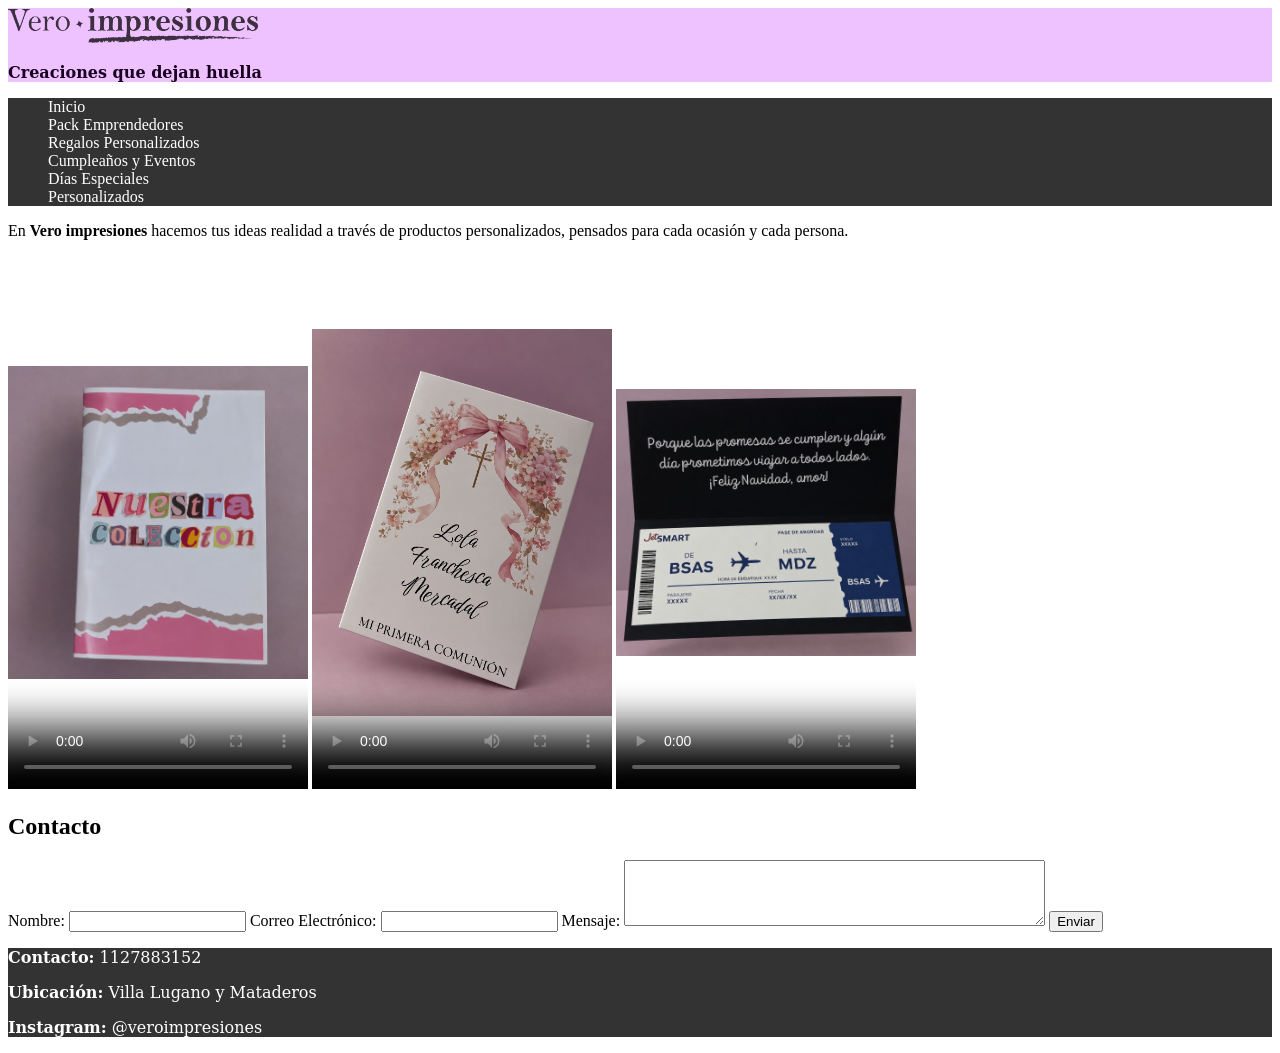
==== index.html @ 495c7b57 "inicial pre-entrega" ====
<!--Aca empieza la estructura pincipal del sitio-->
<!DOCTYPE html>
<html lang="en">
<head>
    <meta charset="UTF-8">
    <meta name="viewport" content="width=device-width, initial-scale=1.0">
    <title>Vero Impresiones</title>
    <link rel="stylesheet" href="css/styles.css">
</head>


<body>

<!--Aca empieza el header con el Isotipo, el titulo y slogan de vero impresiones-->


       <header>
      <img  src="imagenes/logotipo violeta.png" alt="logotipo de vero impresiones" width="250" height="35">
<p><strong>Creaciones que dejan huella</strong></p>

    </header>

<!--Creo una lista desordenada para el menu de navegacion (navbar)-->
  <nav> 
<ul class="navbar">
        <li> <a href="index.html">Inicio</a> </li>
        <li> <a href="pages/packemprendedor.html">Pack Emprendedores</a> </li>
        <li> <a href="pages/regalospersonalizados.html">Regalos Personalizados</a> </li>
        <li> <a href="pages/cumpleañosyeventos.html">Cumpleaños y Eventos</a> </li>
        <li> <a href="pages/diasespeciales.html">Días Especiales</a> </li>
        <li> <a href="pages/personalizados.html">Personalizados</a> </li>
        
</ul>
    </nav>

<!--Aca empieza el contenido principal del sitio, donde ira informacion más especifica de Vero impresiones-->
    <main>
        <p>En <strong>Vero impresiones</strong> hacemos tus ideas realidad a través de productos personalizados, pensados para cada ocasión y cada persona.</p>

        <!--videos de muestra de los productos que vende, mejorar el trañano de la imagen de preview-->
    <video controls poster="imagenes/previewalbum.png" width="300" height="533">
        <source src="videos/albumpareja.mp4" type="video/mp4">
        <track src="videos/album.vtt" kind="subtitles" srclang="es" label="Español" default>
        Tu navegador no soporta el elemento de video.
    </video>

     <video controls poster="imagenes/previewcajacomunion.png" width="300" height="533">
        <source src="videos/primeracomunion.mp4" type="video/mp4">
        <track src="videos/comunion.vtt" kind="subtitles" srclang="es" label="Español" default>
        Tu navegador no soporta el elemento de video.
    </video>

     <video controls poster="imagenes/previewpasajedeavion.png" width="300" height="533">
        <source src="videos/pasajeavionregalo.mp4" type="video/mp4">
        <track src="videos/pasaje.vtt" kind="subtitles" srclang="es" label="Español" default>
        Tu navegador no soporta el elemento de video.
    </video>

<section id"Contacto">
    <h2>Contacto</h2>
    <form action="https://formspree.io/f/xrpbjoog" method="POST">

        <label for ="nombre">Nombre:</label>
        <input type="text" id="nombre" name="nombre" required>

        <label for ="email">Correo Electrónico:</label>
        <input type="email" id="email" name="email" required>

        <label for ="mensaje">Mensaje:</label>
        <textarea id="mensaje" name="mensaje" rows="4" cols="50" required></textarea>
        <button type="submit">Enviar</button>
    </form>
</section>

    </main>

   
<!--Aca van los datos de contacto, ubicacion y enlace a redes sociales-->
    <footer>
        <p> <Strong>Contacto:</Strong> 1127883152</p>
         <p> <Strong>Ubicación:</Strong> Villa Lugano y Mataderos</p>
          <p> <Strong>Instagram:</Strong> @veroimpresiones</p>
    </footer>

</body>
</html>
---- css/styles.css ----
header {
    background-color: #eec1ff;
    color: #18021f;
    font-family: DejaVu Serif, sans-serif;
}

footer {
    background-color: #333333;
    color: #ffffff;
    font-family: DejaVu Serif, sans-serif;
}

.navbar {
    list-style: none;
    background-color: #333333;
}

.navbar a {
    text-decoration: none;
    color: #ffffff;
}
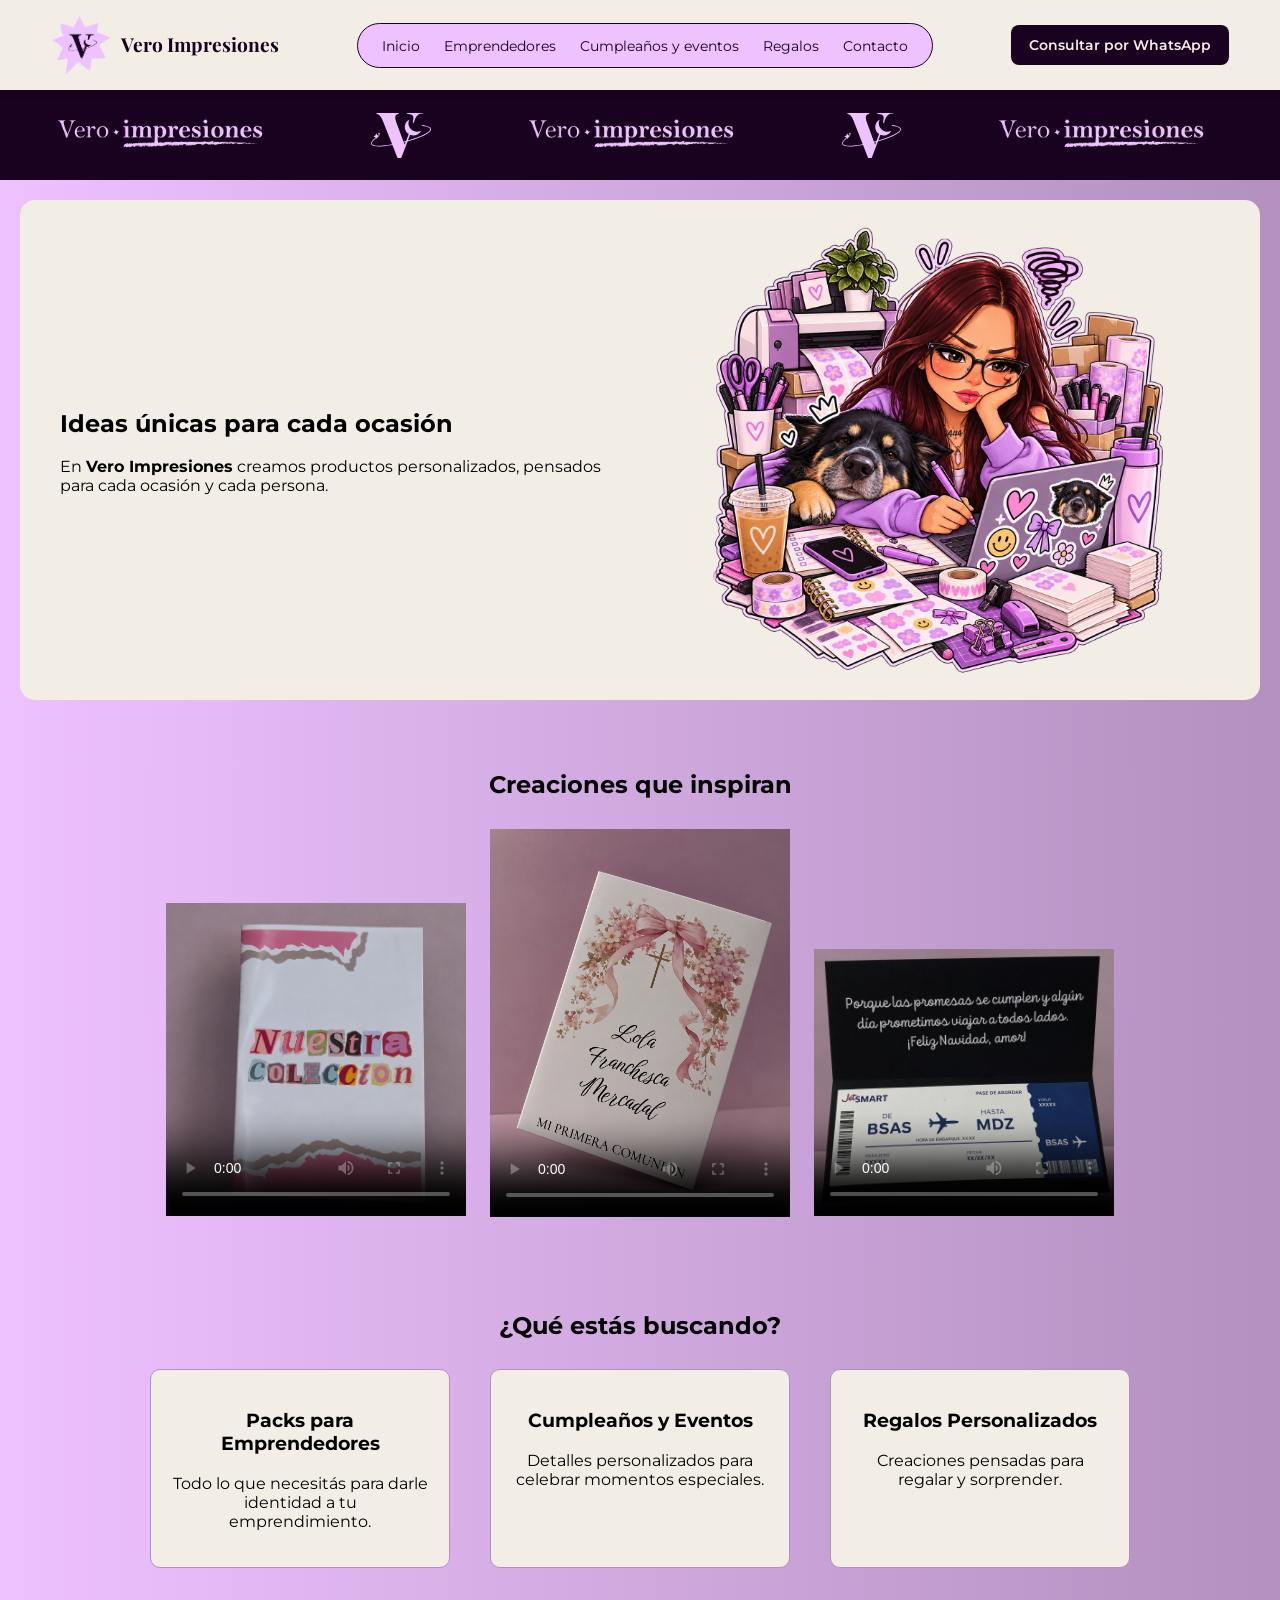
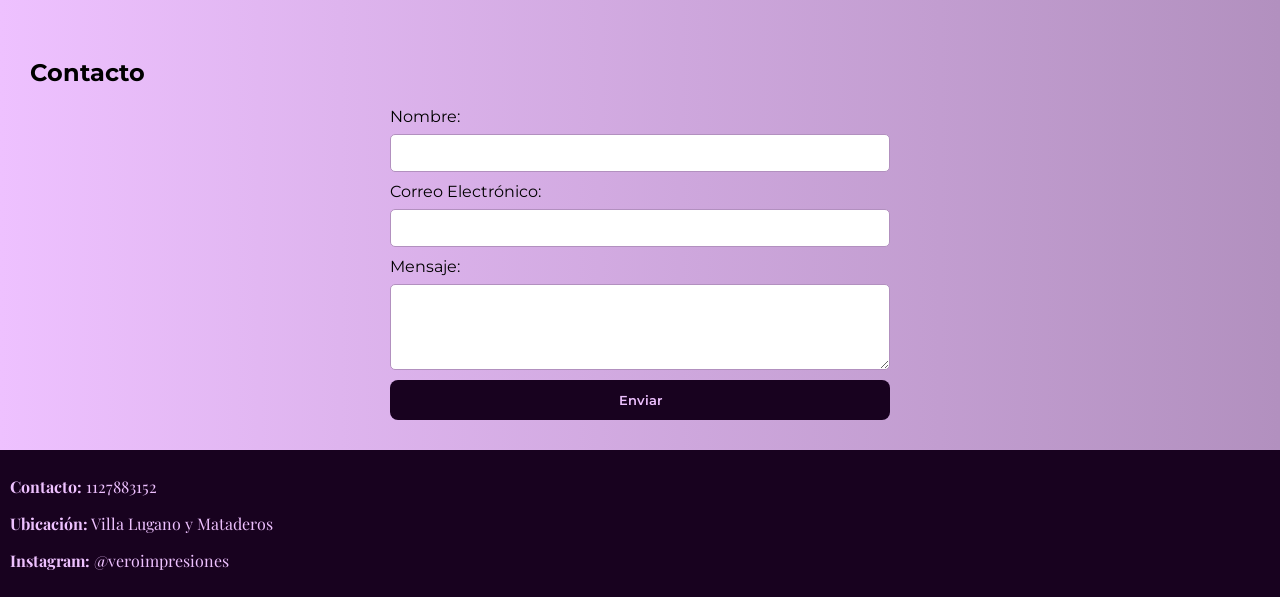
==== commit 07d4bb31: "Actualización del diseño y navegación" ====
--- a/index.html
+++ b/index.html
@@ -1,86 +1,184 @@
-<!--Aca empieza la estructura pincipal del sitio-->
+
 <!DOCTYPE html>
-<html lang="en">
+<html lang="es">
+
 <head>
     <meta charset="UTF-8">
     <meta name="viewport" content="width=device-width, initial-scale=1.0">
+
     <title>Vero Impresiones</title>
+
+    <!-- Hoja de estilos CSS -->
     <link rel="stylesheet" href="css/styles.css">
+
+    <!-- Fuentes de Google Fonts -->
+    <link rel="preconnect" href="https://fonts.googleapis.com">
+    <link rel="preconnect" href="https://fonts.gstatic.com" crossorigin>
+    <link href="https://fonts.googleapis.com/css2?family=Caveat:wght@400;700&family=Montserrat:wght@400;500;600;700&family=Playfair+Display:wght@400;500;600;700&display=swap" rel="stylesheet">
 </head>
-
 
 <body>
 
-<!--Aca empieza el header con el Isotipo, el titulo y slogan de vero impresiones-->
+    <!-- Cinta animada de logos -->
+  
+<!-- 1. NAVBAR PRINCIPAL -->
+<header class="encabezado">
+    <nav class="navegacion" aria-label="Navegación principal">
 
+        <!-- Logo y nombre de la marca -->
+        <a href="index.html" class="marca">
+            <img src="imagenes/isotipoestrella.png" alt="" class="logo-v">
 
-       <header>
-      <img  src="imagenes/logotipo violeta.png" alt="logotipo de vero impresiones" width="250" height="35">
-<p><strong>Creaciones que dejan huella</strong></p>
+            <span class="nombre-marca">
+                <p><strong>Vero</strong> <strong>Impresiones</strong></p>
+            </span>
+        </a>
 
-    </header>
+        <!-- Enlaces -->
+        <ul class="navbar">
+            <li><a href="index.html">Inicio</a></li>
+            <li><a href="pages/packemprendedor.html">Emprendedores</a></li>
+            <li><a href="pages/cumpleañosyeventos.html">Cumpleaños y eventos</a></li>
+            <li><a href="pages/regalospersonalizados.html">Regalos</a></li>
+            <li><a href="#contacto">Contacto</a></li>
+        </ul>
 
-<!--Creo una lista desordenada para el menu de navegacion (navbar)-->
-  <nav> 
-<ul class="navbar">
-        <li> <a href="index.html">Inicio</a> </li>
-        <li> <a href="pages/packemprendedor.html">Pack Emprendedores</a> </li>
-        <li> <a href="pages/regalospersonalizados.html">Regalos Personalizados</a> </li>
-        <li> <a href="pages/cumpleañosyeventos.html">Cumpleaños y Eventos</a> </li>
-        <li> <a href="pages/diasespeciales.html">Días Especiales</a> </li>
-        <li> <a href="pages/personalizados.html">Personalizados</a> </li>
-        
-</ul>
+        <!-- Botón de WhatsApp -->
+        <a class="boton-consultar"
+           href="https://wa.me/5491127883152"
+           target="_blank"
+           rel="noopener noreferrer">
+            Consultar por WhatsApp
+        </a>
+
     </nav>
+</header>
 
-<!--Aca empieza el contenido principal del sitio, donde ira informacion más especifica de Vero impresiones-->
+<!-- 2. CINTA ANIMADA DE LOGOS -->
+<div class="cinta-marca">
+    <div class="cinta-contenido">
+
+        <div class="grupo-logos">
+            <img src="imagenes/logotipo.png" alt="Vero Impresiones">
+            <img src="imagenes/isotipo.svg" alt="">
+            <img src="imagenes/logotipo.png" alt="">
+            <img src="imagenes/isotipo.svg" alt="">
+        </div>
+
+        <div class="grupo-logos" aria-hidden="true">
+            <img src="imagenes/logotipo.png" alt="">
+            <img src="imagenes/isotipo.svg" alt="">
+            <img src="imagenes/logotipo.png" alt="">
+            <img src="imagenes/isotipo.svg" alt="">
+        </div>
+
+    </div>
+</div>
+
+    <!-- Contenido principal -->
     <main>
-        <p>En <strong>Vero impresiones</strong> hacemos tus ideas realidad a través de productos personalizados, pensados para cada ocasión y cada persona.</p>
 
-        <!--videos de muestra de los productos que vende, mejorar el trañano de la imagen de preview-->
-    <video controls poster="imagenes/previewalbum.png" width="300" height="533">
-        <source src="videos/albumpareja.mp4" type="video/mp4">
-        <track src="videos/album.vtt" kind="subtitles" srclang="es" label="Español" default>
-        Tu navegador no soporta el elemento de video.
-    </video>
+        <!-- Presentación principal -->
+        <section class="presentacion">
+            <div class="contenido-presentacion">
 
-     <video controls poster="imagenes/previewcajacomunion.png" width="300" height="533">
-        <source src="videos/primeracomunion.mp4" type="video/mp4">
-        <track src="videos/comunion.vtt" kind="subtitles" srclang="es" label="Español" default>
-        Tu navegador no soporta el elemento de video.
-    </video>
+                <div class="texto-presentacion">
+                    <h1>Ideas únicas para cada ocasión</h1>
 
-     <video controls poster="imagenes/previewpasajedeavion.png" width="300" height="533">
-        <source src="videos/pasajeavionregalo.mp4" type="video/mp4">
-        <track src="videos/pasaje.vtt" kind="subtitles" srclang="es" label="Español" default>
-        Tu navegador no soporta el elemento de video.
-    </video>
+                    <p>
+                        En <strong>Vero Impresiones</strong> creamos productos
+                        personalizados, pensados para cada ocasión y cada persona.
+                    </p>
+                </div>
 
-<section id"Contacto">
-    <h2>Contacto</h2>
-    <form action="https://formspree.io/f/xrpbjoog" method="POST">
+                <div class="imagen-presentacion">
+                    <img src="imagenes/fotopresentación.png"
+                         alt="Productos personalizados de Vero Impresiones">
+                </div>
 
-        <label for ="nombre">Nombre:</label>
-        <input type="text" id="nombre" name="nombre" required>
+            </div>
+        </section>
 
-        <label for ="email">Correo Electrónico:</label>
-        <input type="email" id="email" name="email" required>
+        <!-- Videos de productos -->
+        <section class="trabajos">
+            <h2>Creaciones que inspiran</h2>
 
-        <label for ="mensaje">Mensaje:</label>
-        <textarea id="mensaje" name="mensaje" rows="4" cols="50" required></textarea>
-        <button type="submit">Enviar</button>
-    </form>
-</section>
+            <video controls poster="imagenes/previewalbum.png" width="300" height="533">
+                <source src="videos/albumpareja.mp4" type="video/mp4">
+                <track src="videos/album.vtt" kind="subtitles" srclang="es" label="Español" default>
+                Tu navegador no soporta el elemento de video.
+            </video>
+
+            <video controls poster="imagenes/previewcajacomunion.png" width="300" height="533">
+                <source src="videos/primeracomunion.mp4" type="video/mp4">
+                <track src="videos/comunion.vtt" kind="subtitles" srclang="es" label="Español" default>
+                Tu navegador no soporta el elemento de video.
+            </video>
+
+            <video controls poster="imagenes/previewpasajedeavion.png" width="300" height="533">
+                <source src="videos/pasajeavionregalo.mp4" type="video/mp4">
+                <track src="videos/pasaje.vtt" kind="subtitles" srclang="es" label="Español" default>
+                Tu navegador no soporta el elemento de video.
+            </video>
+        </section>
+
+        <!-- Categorías principales -->
+        <section class="categorias">
+            <h2>¿Qué estás buscando?</h2>
+
+            <div class="contenedor-categorias">
+
+                <article class="tarjeta-categoria">
+                    <h3>Packs para Emprendedores</h3>
+                    <p>Todo lo que necesitás para darle identidad a tu emprendimiento.</p>
+                </article>
+
+                <article class="tarjeta-categoria">
+                    <h3>Cumpleaños y Eventos</h3>
+                    <p>Detalles personalizados para celebrar momentos especiales.</p>
+                </article>
+
+                <article class="tarjeta-categoria">
+                    <h3>Regalos Personalizados</h3>
+                    <p>Creaciones pensadas para regalar y sorprender.</p>
+                </article>
+
+            </div>
+        </section>
+
+        <!-- Formulario de contacto -->
+        <section id="contacto">
+            <h2>Contacto</h2>
+
+            <form action="https://formspree.io/f/xrpbjoog" method="POST">
+
+                <div class="campo-formulario">
+                    <label for="nombre">Nombre:</label>
+                    <input type="text" id="nombre" name="nombre" required>
+                </div>
+
+                <div class="campo-formulario">
+                    <label for="email">Correo Electrónico:</label>
+                    <input type="email" id="email" name="email" required>
+                </div>
+
+                <div class="campo-formulario">
+                    <label for="mensaje">Mensaje:</label>
+                    <textarea id="mensaje" name="mensaje" rows="4" required></textarea>
+                </div>
+
+                <button type="submit">Enviar</button>
+            </form>
+        </section>
 
     </main>
 
-   
-<!--Aca van los datos de contacto, ubicacion y enlace a redes sociales-->
+    <!-- Información de contacto -->
     <footer>
-        <p> <Strong>Contacto:</Strong> 1127883152</p>
-         <p> <Strong>Ubicación:</Strong> Villa Lugano y Mataderos</p>
-          <p> <Strong>Instagram:</Strong> @veroimpresiones</p>
+        <p><strong>Contacto:</strong> 1127883152</p>
+        <p><strong>Ubicación:</strong> Villa Lugano y Mataderos</p>
+        <p><strong>Instagram:</strong> @veroimpresiones</p>
     </footer>
 
 </body>
-</html>+</html>
--- a/css/styles.css
+++ b/css/styles.css
@@ -1,21 +1,350 @@
-header {
+
+/* ========================================
+   1. ESTILOS GENERALES
+======================================== */
+
+* {
+    box-sizing: border-box;
+}
+
+body {
+    margin: 0;
+    padding: 0;
+    font-family: "Montserrat", sans-serif;
+    background: linear-gradient(to right, #eec1ff, #b290bf);
+    font-size: 1rem;
+}
+
+
+/* ========================================
+   2. CINTA ANIMADA DE LOGOS
+======================================== */
+
+.cinta-marca {
+    height: 90px;
+    width: 100%;
+    margin: 0;
+    background-color: #18021f;
+    overflow: hidden;
+    display: flex;
+    align-items: center;
+}
+
+.cinta-contenido {
+    display: flex;
+    width: max-content;
+    animation: mover-cinta 20s linear infinite;
+}
+
+.grupo-logos {
+    display: flex;
+    align-items: center;
+    gap: 40px;
+    padding-right: 40px;
+    flex-shrink: 0;
+}
+
+.grupo-logos img {
+    height: 45px;
+    width: auto;
+    display: block;
+    flex-shrink: 0;
+}
+
+@keyframes mover-cinta {
+    from {
+        transform: translateX(0);
+    }
+
+    to {
+        transform: translateX(-50%);
+    }
+}
+
+
+
+/* ========================================
+   3. ENCABEZADO Y BARRA DE NAVEGACIÓN
+======================================== */
+
+.encabezado {
+    position: sticky;
+    top: 0;
+    z-index: 1000;
+    width: 100%;
+    background-color: #f3eee5;
+    padding: 15px 4%;
+    box-shadow: 0 2px 8px rgba(24, 2, 31, 0.10);
+}
+
+.navegacion {
+    display: flex;
+    align-items: center;
+    justify-content: space-between;
+    gap: 24px;
+    width: 100%;
+}
+
+/* Marca */
+.marca {
+    display: flex;
+    align-items: center;
+    gap: 10px;
+    flex-shrink: 0;
+    color: #18021f;
+    text-decoration: none;
+}
+
+.logo-v {
+    display: block;
+    width: 60px;
+    height: 60px;
+    object-fit: contain;
+    transition: transform 0.4s ease;
+}
+
+.marca:hover .logo-v {
+    transform: translateY(-6px) rotate(-12deg) scale(1.15);
+}
+
+.nombre-marca {
+    display: flex;
+    flex-direction: column;
+    line-height: 1.1;
+    white-space: nowrap;
+}
+
+.nombre-marca strong {
+    font-family: "Playfair Display", serif;
+    font-size: 1.2rem;
+}
+
+.nombre-marca small {
+    font-family: "Montserrat", sans-serif;
+    font-size: 0.65rem;
+    letter-spacing: 2px;
+}
+
+/* Enlaces */
+.navbar {
+    display: flex;
+    align-items: center;
+    justify-content: center;
+    flex-wrap: wrap;
+    gap: 24px;
+    list-style: none;
+    padding: 12px 24px;
+    margin: 0;
+    border: 1px solid #18021f;
+    border-radius: 50px;
     background-color: #eec1ff;
+    width: auto;
+    max-width: none;
+}
+
+.navbar a {
     color: #18021f;
-    font-family: DejaVu Serif, sans-serif;
-}
+    text-decoration: none;
+    font-family: "Montserrat", sans-serif;
+    font-size: 0.9rem;
+}
+
+.navbar a:hover {
+    color: #77607f;
+}
+
+/* Botón de WhatsApp */
+.boton-consultar {
+    display: inline-block;
+    flex-shrink: 0;
+    padding: 12px 18px;
+    border-radius: 8px;
+    background-color: #18021f;
+    color: #f3eee5;
+    font-family: "Montserrat", sans-serif;
+    font-size: 0.85rem;
+    font-weight: 600;
+    text-decoration: none;
+    text-align: center;
+}
+
+.boton-consultar:hover {
+    background-color: #77607f;
+}
+
+
+/* ========================================
+   4. PRESENTACIÓN
+======================================== */
+
+.presentacion {
+    background-color: #f3eee5;
+    padding: 25px 40px;
+    margin: 20px;
+    border-radius: 15px;
+}
+
+.contenido-presentacion {
+    display: flex;
+    align-items: center;
+    gap: 30px;
+}
+
+.texto-presentacion {
+    flex: 1;
+}
+
+.imagen-presentacion {
+    flex: 1;
+}
+
+.imagen-presentacion img {
+    width: 100%;
+    max-width: 450px;
+    height: auto;
+    display: block;
+    margin: 0 auto;
+}
+
+
+/* ========================================
+   5. VIDEOS Y TRABAJOS
+======================================== */
+
+.trabajos {
+    padding: 30px;
+    text-align: center;
+}
+
+.trabajos video {
+    width: 300px;
+    max-width: 100%;
+    height: auto;
+    margin: 10px;
+}
+
+
+/* ========================================
+   6. CATEGORÍAS
+======================================== */
+
+.categorias {
+    padding: 30px;
+    text-align: center;
+}
+
+.contenedor-categorias {
+    display: flex;
+    flex-wrap: wrap;
+    justify-content: center;
+    gap: 20px;
+}
+
+.tarjeta-categoria {
+    background-color: #f3eee5;
+    border: 1px solid #b290bf;
+    padding: 20px;
+    margin: 10px;
+    border-radius: 10px;
+    width: 300px;
+}
+
+
+/* ========================================
+   7. CONTACTO Y FORMULARIO
+======================================== */
+
+#contacto {
+    padding: 30px;
+}
+
+#contacto form {
+    display: flex;
+    flex-direction: column;
+    gap: 10px;
+    max-width: 500px;
+    margin: 0 auto;
+}
+
+.campo-formulario {
+    display: flex;
+    flex-direction: column;
+    gap: 8px;
+}
+
+#contacto input,
+#contacto textarea {
+    padding: 10px;
+    font-family: "Montserrat", sans-serif;
+    border: 1px solid #b290bf;
+    border-radius: 5px;
+    width: 100%;
+}
+
+#contacto button {
+    background-color: #18021f;
+    color: #eec1ff;
+    font-family: "Montserrat", sans-serif;
+    font-weight: 600;
+    padding: 12px 20px;
+    border: none;
+    border-radius: 8px;
+    cursor: pointer;
+}
+
+#contacto button:hover {
+    background-color: #77607f;
+}
+
+
+/* ========================================
+   8. FOOTER
+======================================== */
 
 footer {
-    background-color: #333333;
-    color: #ffffff;
-    font-family: DejaVu Serif, sans-serif;
-}
-
-.navbar {
-    list-style: none;
-    background-color: #333333;
-}
-
-.navbar a {
+    background-color: #18021f;
+    color: #eec1ff;
+    font-family: "Playfair Display", serif;
+    padding: 10px;
+}
+
+footer a {
+    color: #eec1ff;
     text-decoration: none;
-    color: #ffffff;
-}+}
+
+
+/* ========================================
+   9. DISEÑO RESPONSIVE
+======================================== */
+
+@media (max-width: 600px) {
+    .navbar {
+        flex-direction: column;
+        align-items: center;
+        gap: 15px;
+    }
+
+    .presentacion {
+        padding: 20px;
+        margin: 10px;
+    }
+
+    .contenido-presentacion {
+        flex-direction: column;
+        text-align: center;
+    }
+
+    .imagen-presentacion img {
+        max-width: 350px;
+    }
+}
+
+
+/* Respetar la preferencia de reducir movimiento */
+
+@media (prefers-reduced-motion: reduce) {
+    .cinta-contenido {
+        animation: none;
+    }
+}
